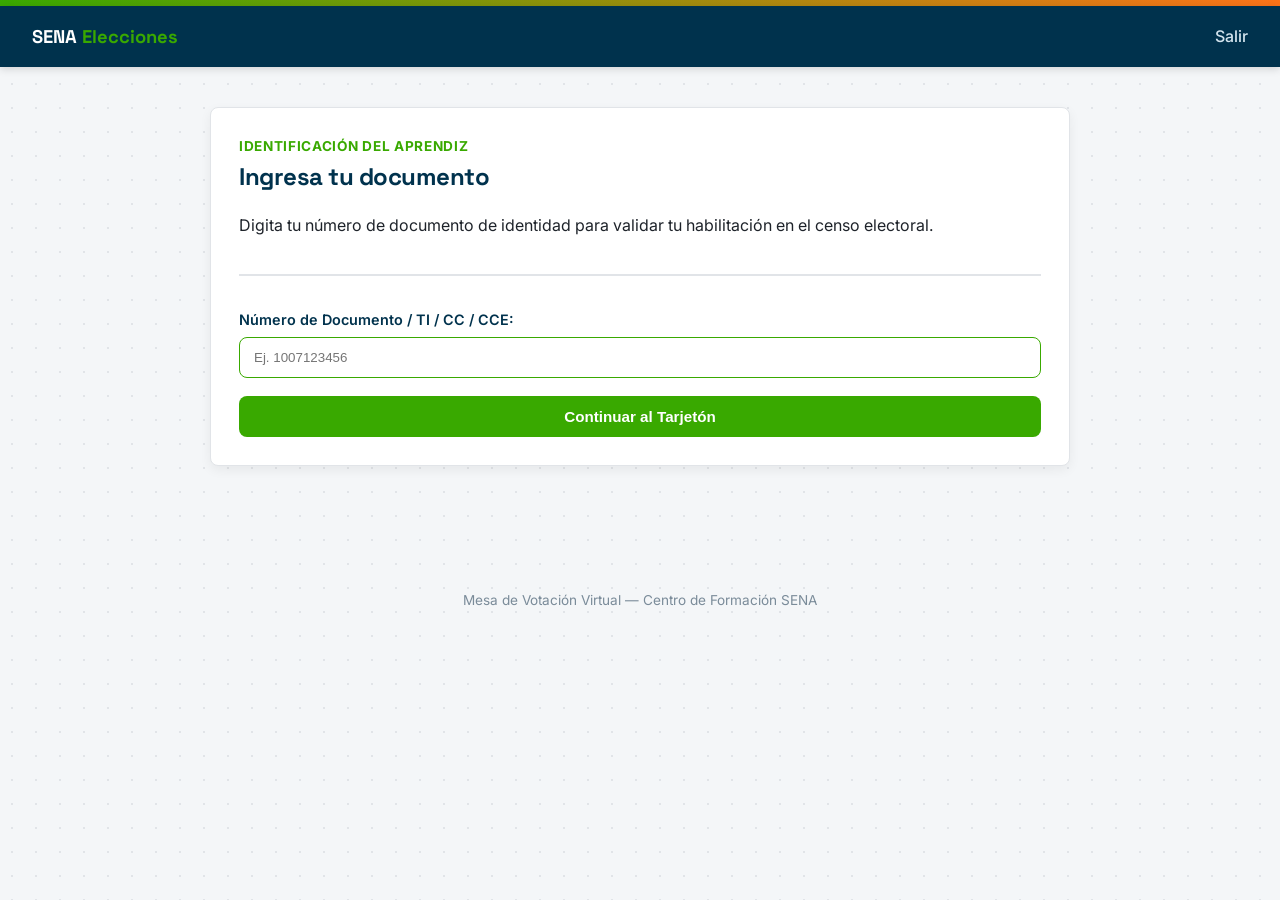
==== votar.html @ e43ccdbf "Add files via upload" ====
<!DOCTYPE html>
<html lang="es">
<head>
  <meta charset="UTF-8">
  <meta name="viewport" content="width=device-width, initial-scale=1.0">
  <title>Mesa de Votación — SENA</title>
  <link rel="stylesheet" href="style.css">
</head>
<body>

  <div class="franja"></div>

  <header class="topbar">
    <div class="marca">SENA <span>Elecciones</span></div>
    <nav>
      <a href="index.html">Salir</a>
    </nav>
  </header>

  <main class="envolvente">

    <!-- Paso 1: Verificación e Ingreso del Documento -->
    <section id="pasoIngreso" class="panel">
      <div class="encabezado-pagina">
        <div class="antetitulo">Identificación del Aprendiz</div>
        <h2>Ingresa tu documento</h2>
        <p>Digita tu número de documento de identidad para validar tu habilitación en el censo electoral.</p>
      </div>

      <div class="campo">
        <label for="docIdentidad">Número de Documento / TI / CC / CCE:</label>
        <input type="text" id="docIdentidad" placeholder="Ej. 1007123456" autocomplete="off" autofocus>
      </div>

      <div id="msjErrorIngreso" style="color: var(--rojo); margin-bottom: 12px; font-weight: 600; display: none;"></div>

      <button id="btnVerificar" class="boton primario bloque">Continuar al Tarjetón</button>
    </section>

    <!-- Paso 2: Tarjetón Electoral (Oculto inicialmente) -->
    <section id="pasoTarjeton" style="display: none;">
      
      <div id="msjUrnaCerrada" class="panel" style="display: none; text-align: center;">
        <h2>Urna Cerrada</h2>
        <p>En este momento la jornada de votación se encuentra cerrada por el jurado. Por favor espera a que sea habilitada.</p>
      </div>

      <div id="contenedorTarjeton" class="tarjeton">
        <div class="tarjeton-cabecera">
          <h1>TARJETÓN ELECTORAL</h1>
          <p>Selecciona la opción de tu preferencia haciendo clic o presionando la casilla correspondiente.</p>
        </div>

        <div id="rejillaCandidatos" class="rejilla-candidatos">
          <!-- Se renderizan los candidatos dinámicamente desde votar.js -->
        </div>
      </div>

    </section>

  </main>

  <!-- Modal de Confirmación de Voto -->
  <div id="modalConfirmacion" class="modal-fondo" style="display: none;">
    <div class="modal-caja">
      <h3>¿Confirmas tu elección?</h3>
      <p id="textoSeleccion"></p>
      <div style="display: flex; gap: 12px; margin-top: 20px;">
        <button id="btnCancelarModal" class="boton fantasma bloque">Cancelar</button>
        <button id="btnConfirmarModal" class="boton primario bloque">Votar Ahora</button>
      </div>
    </div>
  </div>

  <!-- Modal de Éxito / Finalización -->
  <div id="modalExito" class="modal-fondo" style="display: none;">
    <div class="modal-caja">
      <div style="font-size: 3rem; color: var(--verde-sena); margin-bottom: 8px;">✓</div>
      <h2>¡Voto Registrado!</h2>
      <p>Tu voto ha sido depositado exitosamente en la urna virtual. Muchas gracias por tu participación.</p>
      <small style="color: #666;">Reiniciando mesa de votación en unos segundos...</small>
    </div>
  </div>

  <footer class="pie-app">
    Mesa de Votación Virtual — Centro de Formación SENA
  </footer>

  <script src="store.js"></script>
  <script src="votar.js"></script>
</body>
</html>
---- style.css ----
/* ============================================================
   Votación Representante de Aprendices — SENA
   Tokens: Verde Institucional + Naranja/Ámbar SENA
   ============================================================ */

@import url('https://fonts.googleapis.com/css2?family=Space+Grotesk:wght@500;600;700&family=Inter:wght@400;500;600;700&display=swap');

:root {
  --verde-sena:    #39A900;
  --verde-oscuro:  #00324D;
  --verde-tinta:   #001F33;
  --carbon:        #1E232A;
  --hueso:         #F4F6F8;
  --papel:         #FFFFFF;
  --linea:         #E1E4E8;
  --ambar:         #FC7318;
  --ambar-tinta:   #C04B00;
  --rojo:          #D9381E;

  --font-display: 'Space Grotesk', system-ui, sans-serif;
  --font-body:    'Inter', system-ui, sans-serif;

  --radius: 8px;
  --sombra: 0 4px 12px rgba(0, 0, 0, 0.06);
  --sombra-hover: 0 8px 24px rgba(0, 0, 0, 0.12);
}

* { box-sizing: border-box; }

body {
  margin: 0;
  background-color: var(--hueso);
  background-image: radial-gradient(var(--linea) 1px, transparent 1px);
  background-size: 24px 24px;
  color: var(--carbon);
  font-family: var(--font-body);
  line-height: 1.6;
  min-height: 100vh;
}

h1, h2, h3 {
  font-family: var(--font-display);
  font-weight: 700;
  margin: 0 0 .4em;
  color: var(--verde-oscuro);
  letter-spacing: -0.02em;
}

a { color: var(--verde-sena); text-decoration: none; }
a:hover { text-decoration: underline; }

/* ---------- Topbar ---------- */

.franja {
  height: 6px;
  background: linear-gradient(90deg, var(--verde-sena) 0%, var(--ambar) 100%);
}

.topbar {
  background: var(--verde-oscuro);
  color: var(--hueso);
  padding: 16px 32px;
  display: flex;
  align-items: center;
  justify-content: space-between;
  box-shadow: 0 2px 8px rgba(0,0,0,0.15);
}

.topbar .marca {
  font-family: var(--font-display);
  font-weight: 700;
  font-size: 1.15rem;
  color: #FFF;
}

.topbar .marca span { color: var(--verde-sena); }

.topbar nav a {
  color: #D2E4EE;
  margin-left: 20px;
  font-weight: 500;
  transition: color 0.2s;
}

.topbar nav a:hover { color: #FFF; text-decoration: none; }

/* ---------- General Layout ---------- */

.envolvente {
  max-width: 900px;
  margin: 0 auto;
  padding: 40px 20px 60px;
}

.envolvente.ancho { max-width: 1100px; }

.encabezado-pagina {
  border-bottom: 2px solid var(--linea);
  padding-bottom: 20px;
  margin-bottom: 32px;
}

.encabezado-pagina .antetitulo {
  font-size: .85rem;
  color: var(--verde-sena);
  font-weight: 700;
  text-transform: uppercase;
  letter-spacing: 0.05em;
}

.encabezado-pagina h1 { font-size: 2.1rem; }

/* ---------- Tarjetas y Paneles ---------- */

.panel, .opcion-tarjeta {
  background: var(--papel);
  border-radius: var(--radius);
  border: 1px solid var(--linea);
  padding: 28px;
  box-shadow: var(--sombra);
  margin-bottom: 24px;
}

.opciones {
  display: grid;
  grid-template-columns: 1fr 1fr;
  gap: 24px;
}

@media (max-width: 640px) {
  .opciones { grid-template-columns: 1fr; }
}

.opcion-tarjeta {
  transition: transform .2s ease, box-shadow .2s ease;
}

.opcion-tarjeta:hover {
  transform: translateY(-4px);
  box-shadow: var(--sombra-hover);
}

/* ---------- Botones ---------- */

.boton {
  display: inline-flex;
  align-items: center;
  justify-content: center;
  padding: 12px 24px;
  border-radius: var(--radius);
  border: none;
  font-weight: 600;
  cursor: pointer;
  transition: all .15s ease;
  font-size: 0.95rem;
}

.boton.primario {
  background: var(--verde-sena);
  color: #FFF;
}
.boton.primario:hover { background: #2F8C00; }

.boton.fantasma {
  background: transparent;
  color: var(--carbon);
  border: 1.5px solid var(--linea);
}
.boton.fantasma:hover { background: var(--hueso); }

.boton.peligro {
  background: #FFF;
  color: var(--rojo);
  border: 1.5px solid var(--rojo);
}
.boton.peligro:hover { background: var(--rojo); color: #FFF; }

.boton.bloque { width: 100%; }

/* ---------- Formularíos ---------- */

.campo { margin-bottom: 18px; }

.campo label {
  display: block;
  font-size: .9rem;
  font-weight: 600;
  margin-bottom: 6px;
  color: var(--verde-oscuro);
}

.campo input {
  width: 100%;
  padding: 12px 14px;
  border: 1.5px solid var(--linea);
  border-radius: var(--radius);
  outline: none;
  transition: border-color .2s;
}

.campo input:focus { border-color: var(--verde-sena); }

/* ---------- Tarjetón de Votación ---------- */

.tarjeton {
  background: var(--papel);
  border-radius: var(--radius);
  border: 2px solid var(--verde-oscuro);
  overflow: hidden;
  box-shadow: var(--sombra-hover);
}

.tarjeton-cabecera {
  background: var(--verde-oscuro);
  color: #FFF;
  text-align: center;
  padding: 20px;
}

.tarjeton-cabecera h1 { color: #FFF; margin: 0; }

.rejilla-candidatos {
  display: grid;
  grid-template-columns: repeat(auto-fit, minmax(180px, 1fr));
  gap: 16px;
  padding: 20px;
}

.casilla {
  background: var(--papel);
  border: 2px solid var(--linea);
  border-radius: var(--radius);
  padding: 20px 14px;
  text-align: center;
  cursor: pointer;
  transition: all .2s ease;
}

.casilla:hover, .casilla:focus {
  border-color: var(--verde-sena);
  transform: translateY(-2px);
  box-shadow: var(--sombra);
  outline: none;
}

.casilla .foto {
  width: 90px;
  height: 90px;
  border-radius: 50%;
  object-fit: cover;
  margin: 0 auto 12px;
  border: 2px solid var(--verde-sena);
  background: var(--hueso);
}

.casilla .num {
  font-family: var(--font-display);
  font-weight: 700;
  color: var(--ambar-tinta);
  font-size: 0.9rem;
}

.casilla .nombre {
  font-weight: 600;
  font-size: 0.95rem;
  margin-top: 4px;
}

/* ---------- Modales y Mensajes ---------- */

.modal-fondo {
  position: fixed; inset: 0;
  background: rgba(0, 0, 0, 0.5);
  backdrop-filter: blur(2px);
  display: flex; align-items: center; justify-content: center;
  padding: 20px; z-index: 100;
}

.modal-caja {
  background: var(--papel);
  border-radius: var(--radius);
  padding: 32px;
  max-width: 400px;
  width: 100%;
  text-align: center;
  box-shadow: var(--sombra-hover);
}

/* ---------- Footer ---------- */

footer.pie-app {
  text-align: center;
  padding: 40px 20px;
  color: #7A8B99;
  font-size: .85rem;
}
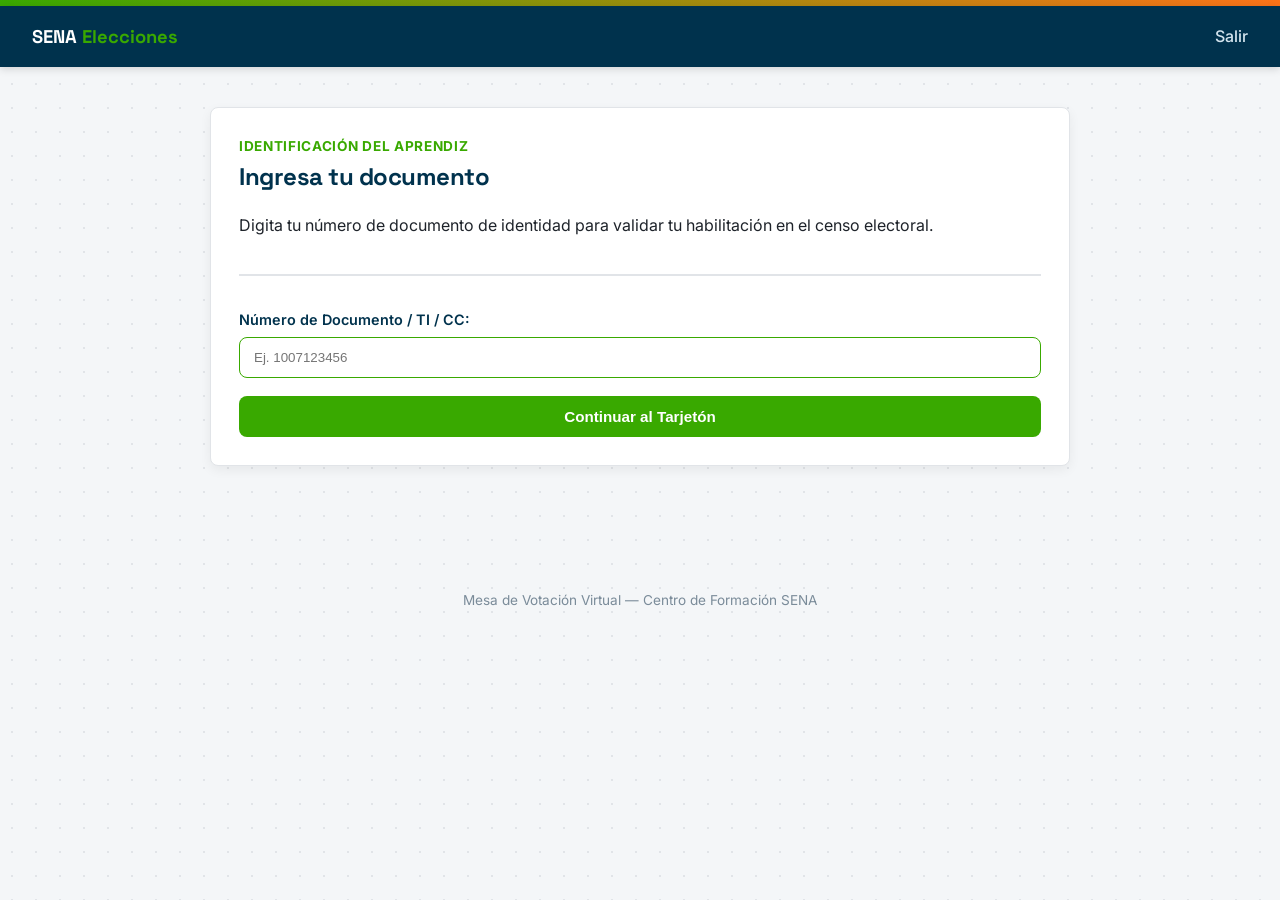
==== commit 491a2de0: "Update votar.html" ====
--- a/votar.html
+++ b/votar.html
@@ -28,7 +28,7 @@
       </div>
 
       <div class="campo">
-        <label for="docIdentidad">Número de Documento / TI / CC / CCE:</label>
+        <label for="docIdentidad">Número de Documento / TI / CC:</label>
         <input type="text" id="docIdentidad" placeholder="Ej. 1007123456" autocomplete="off" autofocus>
       </div>
 
@@ -89,4 +89,4 @@
   <script src="store.js"></script>
   <script src="votar.js"></script>
 </body>
-</html>+</html>
